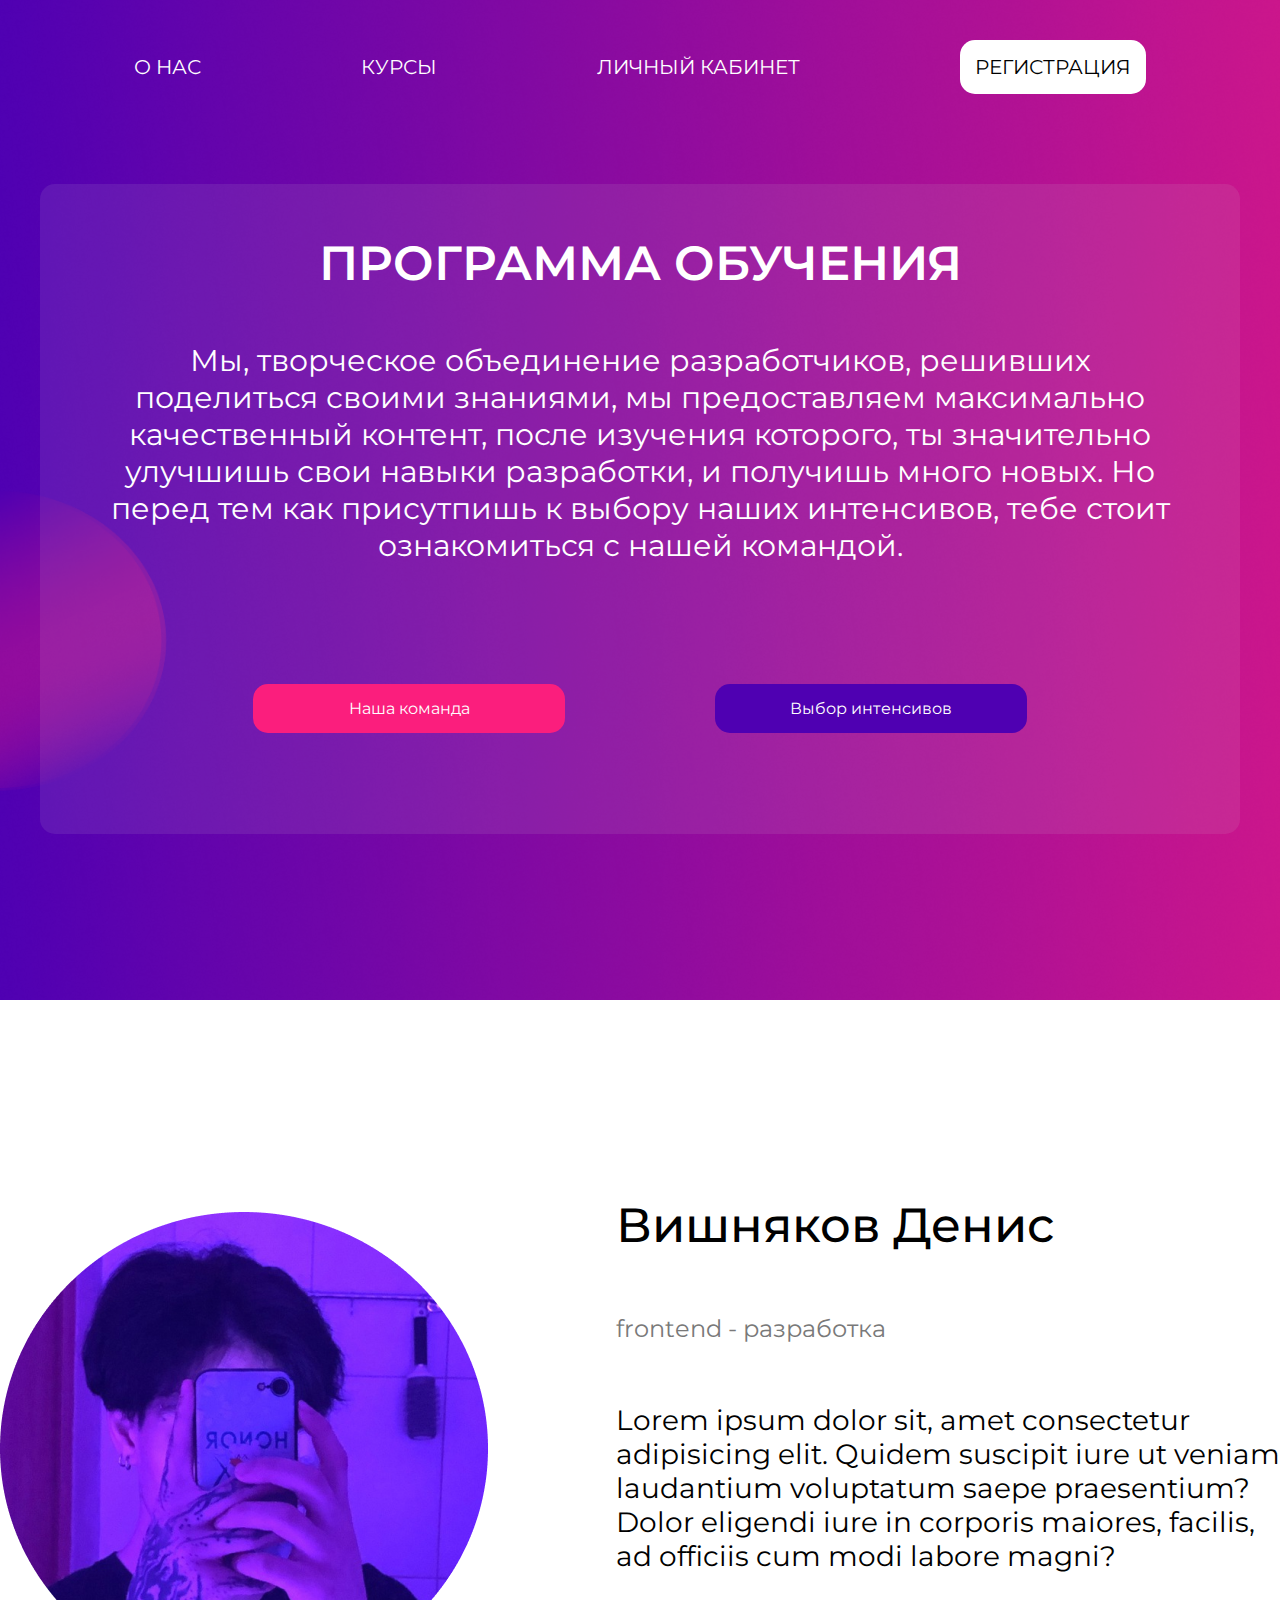
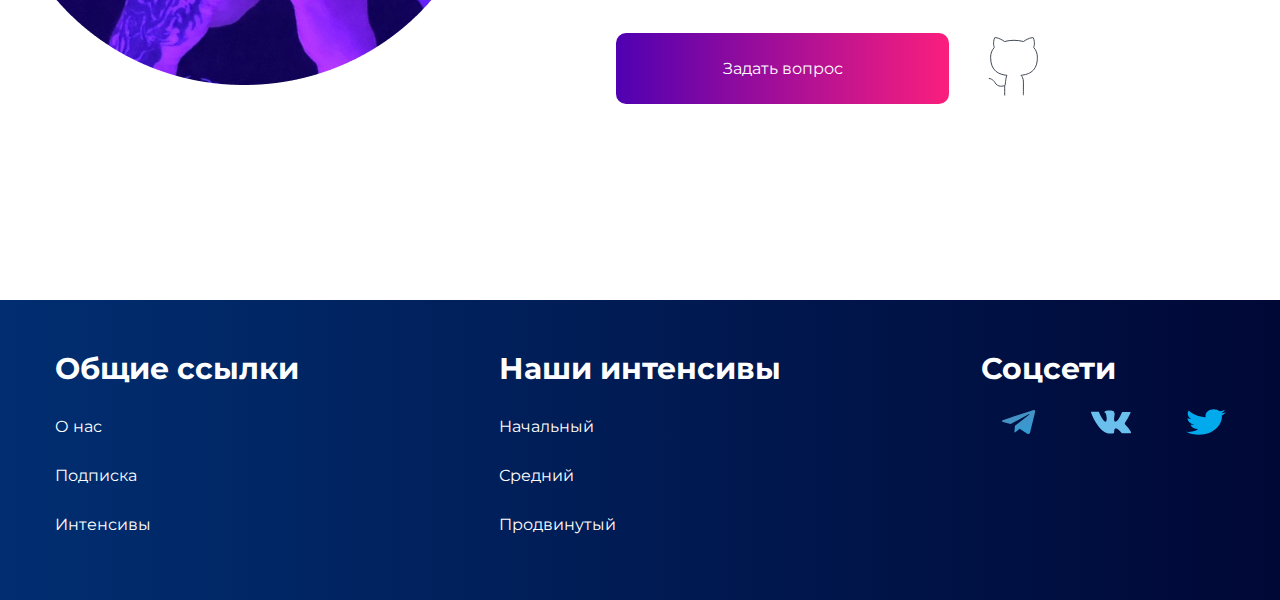
==== about.html @ e4e13dfa "second-page-success" ====
<!DOCTYPE html>
<html lang="en">
<head>
    <meta charset="UTF-8">
    <meta name="viewport" content="width=device-width, initial-scale=1.0">
    <title>Document</title>
    <link rel="stylesheet" href="./styles/about.css">
    <link rel="preconnect" href="https://fonts.googleapis.com">
    <link rel="preconnect" href="https://fonts.gstatic.com" crossorigin>
    <link href="https://fonts.googleapis.com/css2?family=Montserrat:wght@400;500;600;700&display=swap" rel="stylesheet">
</head>
<body>
    <div class="wrapper">
        <div class="container-main">
            <header class="header">
                    <ul class="header__nav">
                        <li>О нас</li>
                        <li>Курсы</li>
                        <li>Личный кабинет</li>
                        <a href="#" class="header__btn">Регистрация</a>
                    </ul>
            </header>
            <main class="main">
                <div class="main__block">
                    <h1>ПРОГРАММА ОБУЧЕНИЯ</h1>
                    <p>Мы, творческое объединение разработчиков, решивших поделиться своими знаниями, мы предоставляем максимально качественный контент, после изучения которого, ты значительно улучшишь свои навыки разработки, и получишь много новых. Но перед тем как присутпишь к выбору наших интенсивов, тебе стоит ознакомиться с нашей командой. </p>
                    <div class="about-buttons">
                        <div class="team__btn"><a href="#">Наша команда</a></div>
                        <div class="intensives"><a href="#">Выбор интенсивов</a></div>
                    </div>
                </div>
            </main>
        </div>
            <div class="team">
                <div class="container">
                    <div class="left__side">
                        <div class="photo">
                            <img src="./images/team-photo.png" alt="">
                        </div>
                    </div>
                    <div class="right__side">
                        <h1 class="name">Вишняков Денис</h1>
                        <p class="proff">frontend - разработка</p>
                        <p class="about-text">Lorem ipsum dolor sit, amet consectetur adipisicing elit. Quidem suscipit iure ut veniam laudantium voluptatum saepe praesentium? Dolor eligendi iure in corporis maiores, facilis, ad officiis cum modi labore magni?</p>
                        <div class="buttons__team">
                            <div class="about__btn"><a href="#" >Задать вопрос</a></div>
                            <div class="github">
                                <a href="https://github.com/pataybob" target="_blank"><img src="./images/github.svg" alt=""></a>
                            </div>
                        </div>
                    </div>
                </div>
         </div>
         <div class="footer">
               <div class="links">
                   <h1>Общие ссылки</h1>
                   <a href="about">О нас</a>
                   <a href="about">Подписка</a>
                   <a href="about">Интенсивы</a>
    
               </div>
               <div class="intensives">
                   <h1>Наши интенсивы</h1>
                   <a href="about">Начальный</a>
                   <a href="about">Средний</a>
                   <a href="about">Продвинутый</a>
    
               </div>
               <div class="socials">
                   <h1>Соцсети</h1>
                   <div class="social__img">
                       <img src="./images/telegram.svg" alt="" width="80px" height="70px">
                       <img src="./images/vk.svg" alt="" width="40px" height="40px">
                       <img class="twitter" src="./images/Twitter.svg" alt="" width="40px" height="40px">
                   </div>
               </div>
         </div>
    </div>
    
</body>
</html>
---- styles/about.css ----
* {
  box-sizing: border-box;
  font-size: 16px;
  margin: 0;
  padding: 0;
  color: #000000;
  font-family: "Montserrat", sans-serif;
  color: #FFFFFF;
}

ul, ol, li {
  list-style-type: none;
}

a {
  text-decoration: none;
}

.wrapper {
  overflow-x: hidden;
}
.wrapper .container-main {
  background: url(../images/bg-aboutus.png);
  background-size: cover;
  width: 100vw;
  height: 1000px;
}
.wrapper .container-main header {
  display: flex;
  justify-content: center;
}
.wrapper .container-main header .header__nav {
  margin-top: 40px;
  display: flex;
  flex-direction: row;
  gap: 160px;
  align-items: center;
}
.wrapper .container-main header .header__nav li {
  font-size: 20px;
  color: #FFFFFF;
  text-transform: uppercase;
}
.wrapper .container-main header .header__nav a {
  color: #FFFFFF;
  font-size: 20px;
  text-transform: uppercase;
  background: #FFFFFF;
  color: #000;
  padding: 15px;
  border-radius: 15px;
}
.wrapper .container-main main {
  margin-top: 10vh;
}
.wrapper .container-main main .main__block {
  width: 1200px;
  height: 650px;
  background: #D9D9D9;
  background-color: rgba(217, 217, 217, 0.1);
  border-radius: 15px;
  margin: 0 auto;
}
.wrapper .container-main main .main__block h1 {
  padding: 50px;
  font-weight: 600;
  font-size: 48px;
  color: #FFFFFF;
  text-align: center;
}
.wrapper .container-main main .main__block p {
  text-align: center;
  font-size: 30px;
  font-weight: 400;
  max-width: 90%;
  margin: 0 auto;
}
.wrapper .container-main main .main__block .about-buttons {
  margin-top: 10%;
  display: flex;
  flex-direction: row;
  gap: 150px;
  align-items: center;
  justify-content: center;
}
.wrapper .container-main main .main__block .about-buttons .team__btn {
  width: 312px;
  padding: 15px;
  background: #FB1E7D;
  border-radius: 15px;
  text-align: center;
}
.wrapper .container-main main .main__block .about-buttons .intensives {
  width: 312px;
  padding: 15px;
  background: #4F00B2;
  border-radius: 15px;
  text-align: center;
}
.wrapper .team {
  width: 100vw;
  height: 900px;
  display: flex;
  flex-direction: row;
  align-items: center;
}
.wrapper .team .container {
  max-width: 1420px;
  margin: 0 auto;
  display: flex;
  flex-direction: row;
  gap: 10%;
}
.wrapper .team .left__side {
  display: flex;
  flex-direction: column;
  justify-content: center;
}
.wrapper .team .right__side {
  display: flex;
  flex-direction: column;
  justify-content: center;
  gap: 60px;
}
.wrapper .team .right__side h1 {
  color: #000;
  font-size: 48px;
  font-weight: 500;
}
.wrapper .team .right__side .proff {
  font-size: 24px;
  font-weight: 400;
  color: #797979;
}
.wrapper .team .right__side p {
  color: #000;
  font-size: 28px;
}
.wrapper .team .right__side .buttons__team {
  display: flex;
  flex-direction: row;
  gap: 30px;
}
.wrapper .team .right__side .buttons__team .about__btn {
  width: 333px;
  padding: 20px;
  background: linear-gradient(to right, #4F00B2, #FB1E7D);
  display: flex;
  align-items: center;
  justify-content: center;
  border-radius: 10px;
}
.wrapper .footer {
  background: linear-gradient(to right, #012E71, #000836);
  height: 300px;
  width: 100vw;
  display: flex;
  flex-direction: row;
  justify-content: center;
  gap: 200px;
  padding: 50px;
}
.wrapper .footer .links {
  display: flex;
  flex-direction: column;
  gap: 30px;
}
.wrapper .footer .links h1 {
  font-size: 30px;
  color: #FFFFFF;
}
.wrapper .footer .links a {
  color: #FFFFFF;
}
.wrapper .footer .intensives {
  display: flex;
  flex-direction: column;
  gap: 30px;
}
.wrapper .footer .intensives h1 {
  font-size: 30px;
  color: #FFFFFF;
}
.wrapper .footer .intensives a {
  color: #FFFFFF;
}
.wrapper .footer .socials h1 {
  font-size: 30px;
  color: #FFFFFF;
}
.wrapper .footer .socials a {
  color: #FFFFFF;
}
.wrapper .footer .socials .social__img {
  display: flex;
  flex-direction: row;
  align-items: center;
  gap: 30px;
}
.wrapper .footer .socials .social__img .twitter {
  margin-left: 25px;
}/*# sourceMappingURL=about.css.map */
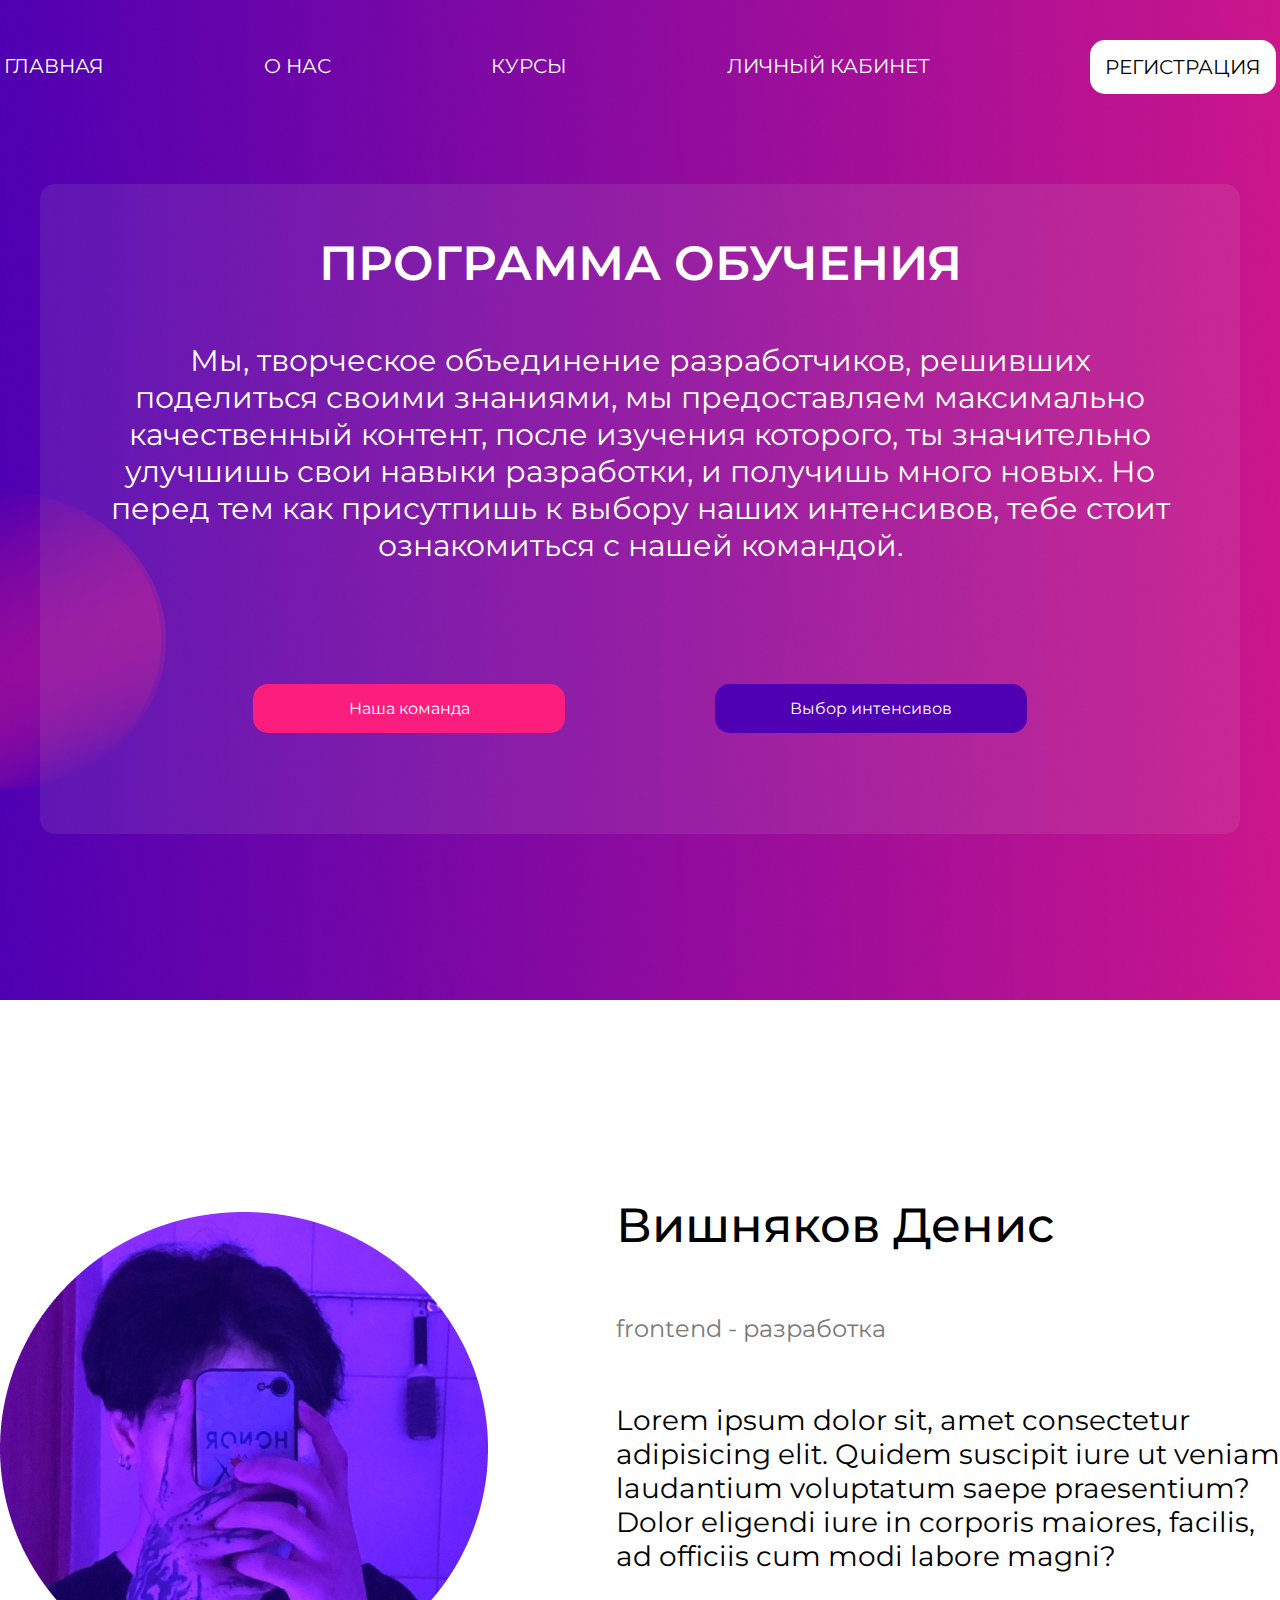
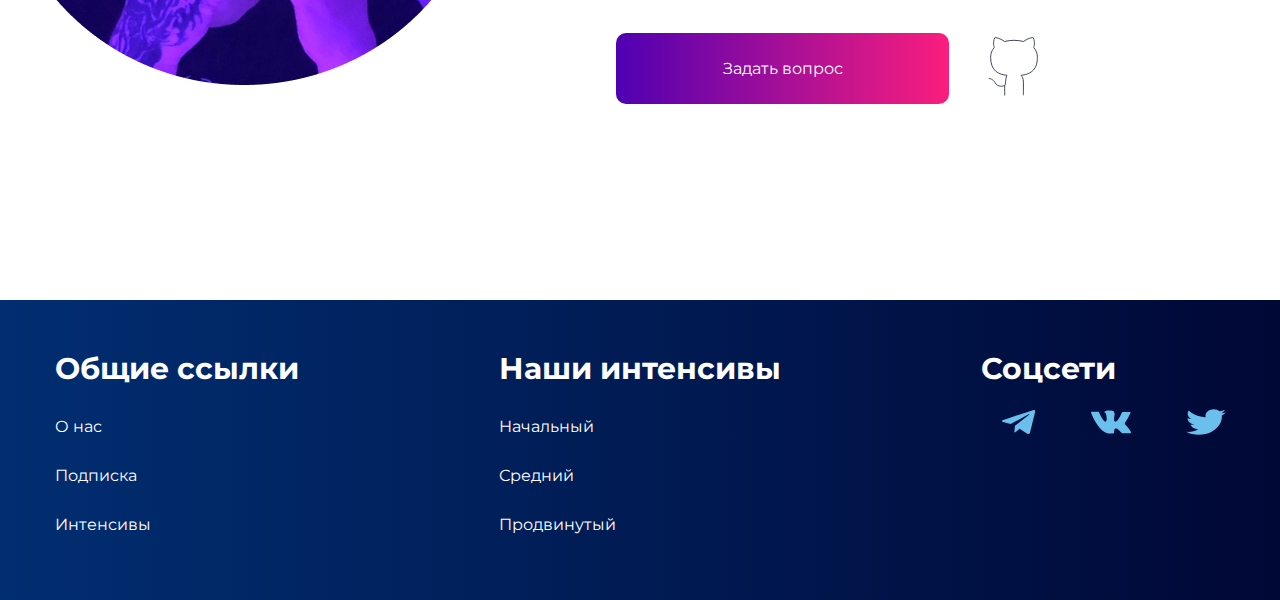
==== commit 491718bf: "fixed bugs" ====
--- a/about.html
+++ b/about.html
@@ -13,12 +13,13 @@
     <div class="wrapper">
         <div class="container-main">
             <header class="header">
-                    <ul class="header__nav">
-                        <li>О нас</li>
-                        <li>Курсы</li>
-                        <li>Личный кабинет</li>
-                        <a href="#" class="header__btn">Регистрация</a>
-                    </ul>
+                <ul class="header__nav">
+                    <li><a class="nav__item" href="./index.html">Главная</a></li>
+                    <li><a class="nav__item" href="./about.html">О нас</a></li>
+                    <li><a class="nav__item" href="./intensives.html">Курсы</a></li>
+                    <li><a class="nav__item" href="./personal.html">Личный кабинет</a></li>
+                    <a href="./registration.html" class="header__btn">Регистрация</a>
+                </ul>
             </header>
             <main class="main">
                 <div class="main__block">
@@ -69,9 +70,9 @@
                <div class="socials">
                    <h1>Соцсети</h1>
                    <div class="social__img">
-                       <img src="./images/telegram.svg" alt="" width="80px" height="70px">
-                       <img src="./images/vk.svg" alt="" width="40px" height="40px">
-                       <img class="twitter" src="./images/Twitter.svg" alt="" width="40px" height="40px">
+                    <a href="https://t.me/imChoke"><img src="./images/telegram.svg" alt="" width="80px" height="70px"></a>
+                    <a href="https://vk.com/pataydod"><img src="./images/vk.svg" alt="" width="40px" height="40px"></a>
+                    <a href="#"><img class="twitter" src="./images/Twitter.svg" alt="" width="40px" height="40px"></a>
                    </div>
                </div>
          </div>
--- a/styles/about.css
+++ b/styles/about.css
@@ -36,12 +36,31 @@
   gap: 160px;
   align-items: center;
 }
-.wrapper .container-main header .header__nav li {
+.wrapper .container-main header .header__nav .nav__item {
   font-size: 20px;
   color: #FFFFFF;
   text-transform: uppercase;
 }
-.wrapper .container-main header .header__nav a {
+.wrapper .container-main header .header__nav .nav__item::after {
+  display: block;
+  left: 0;
+  width: 0;
+  height: 2px;
+  background: linear-gradient(to right, #FB1E7D, #4F00B2);
+  content: "";
+  transition: width 0.3s ease-out;
+}
+.wrapper .container-main header .header__nav .nav__item:hover {
+  color: #FFFFFF;
+  transition: 0.3s ease;
+}
+.wrapper .container-main header .header__nav .nav__item:hover:after {
+  width: 100%;
+  height: 2px;
+  left: 0;
+  transition: all 0.3s linear;
+}
+.wrapper .container-main header .header__nav .header__btn {
   color: #FFFFFF;
   font-size: 20px;
   text-transform: uppercase;
@@ -90,6 +109,14 @@
   border-radius: 15px;
   text-align: center;
 }
+.wrapper .container-main main .main__block .about-buttons .team__btn:hover {
+  transition: 0.4s ease;
+  background-color: #FFFFFF;
+}
+.wrapper .container-main main .main__block .about-buttons .team__btn a:hover {
+  color: #000;
+  transition: 0.4s ease;
+}
 .wrapper .container-main main .main__block .about-buttons .intensives {
   width: 312px;
   padding: 15px;
@@ -97,6 +124,14 @@
   border-radius: 15px;
   text-align: center;
 }
+.wrapper .container-main main .main__block .about-buttons .intensives:hover {
+  transition: 0.4s ease;
+  background-color: #FFFFFF;
+}
+.wrapper .container-main main .main__block .about-buttons .intensives a:hover {
+  color: #000;
+  transition: 0.4s ease;
+}
 .wrapper .team {
   width: 100vw;
   height: 900px;
@@ -150,6 +185,14 @@
   justify-content: center;
   border-radius: 10px;
 }
+.wrapper .team .right__side .buttons__team .about__btn:hover {
+  transition: 0.4s ease;
+  scale: 1.02;
+}
+.wrapper .team .right__side .buttons__team .github:hover {
+  transition: 0.4s ease;
+  scale: 1.1;
+}
 .wrapper .footer {
   background: linear-gradient(to right, #012E71, #000836);
   height: 300px;
@@ -172,6 +215,10 @@
 .wrapper .footer .links a {
   color: #FFFFFF;
 }
+.wrapper .footer .links a:hover {
+  color: #FB1E7D;
+  transition: all 0.4s ease-out;
+}
 .wrapper .footer .intensives {
   display: flex;
   flex-direction: column;
@@ -183,6 +230,10 @@
 }
 .wrapper .footer .intensives a {
   color: #FFFFFF;
+}
+.wrapper .footer .intensives a:hover {
+  color: #FB1E7D;
+  transition: all 0.4s ease-out;
 }
 .wrapper .footer .socials h1 {
   font-size: 30px;
@@ -199,4 +250,8 @@
 }
 .wrapper .footer .socials .social__img .twitter {
   margin-left: 25px;
+}
+.wrapper .footer .socials .social__img img:hover {
+  transition: 0.4s ease;
+  scale: 1.1;
 }/*# sourceMappingURL=about.css.map */